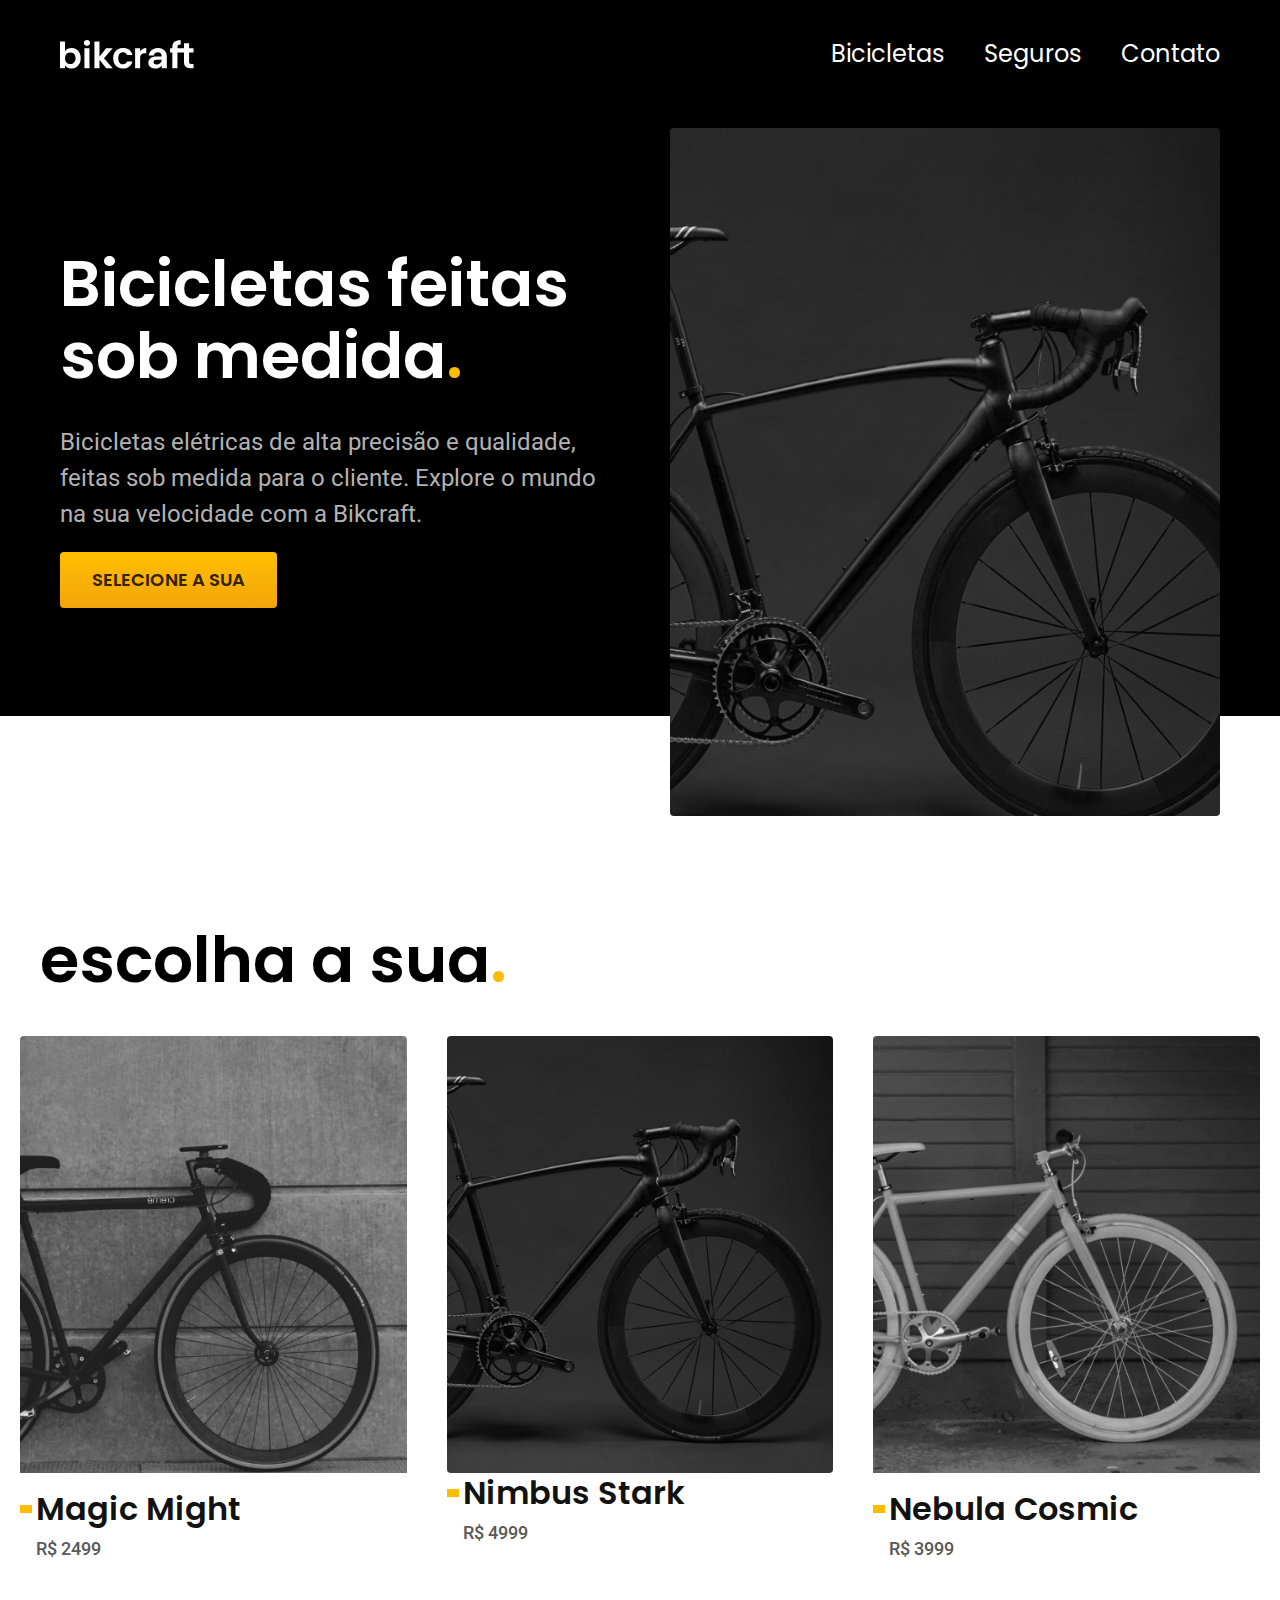
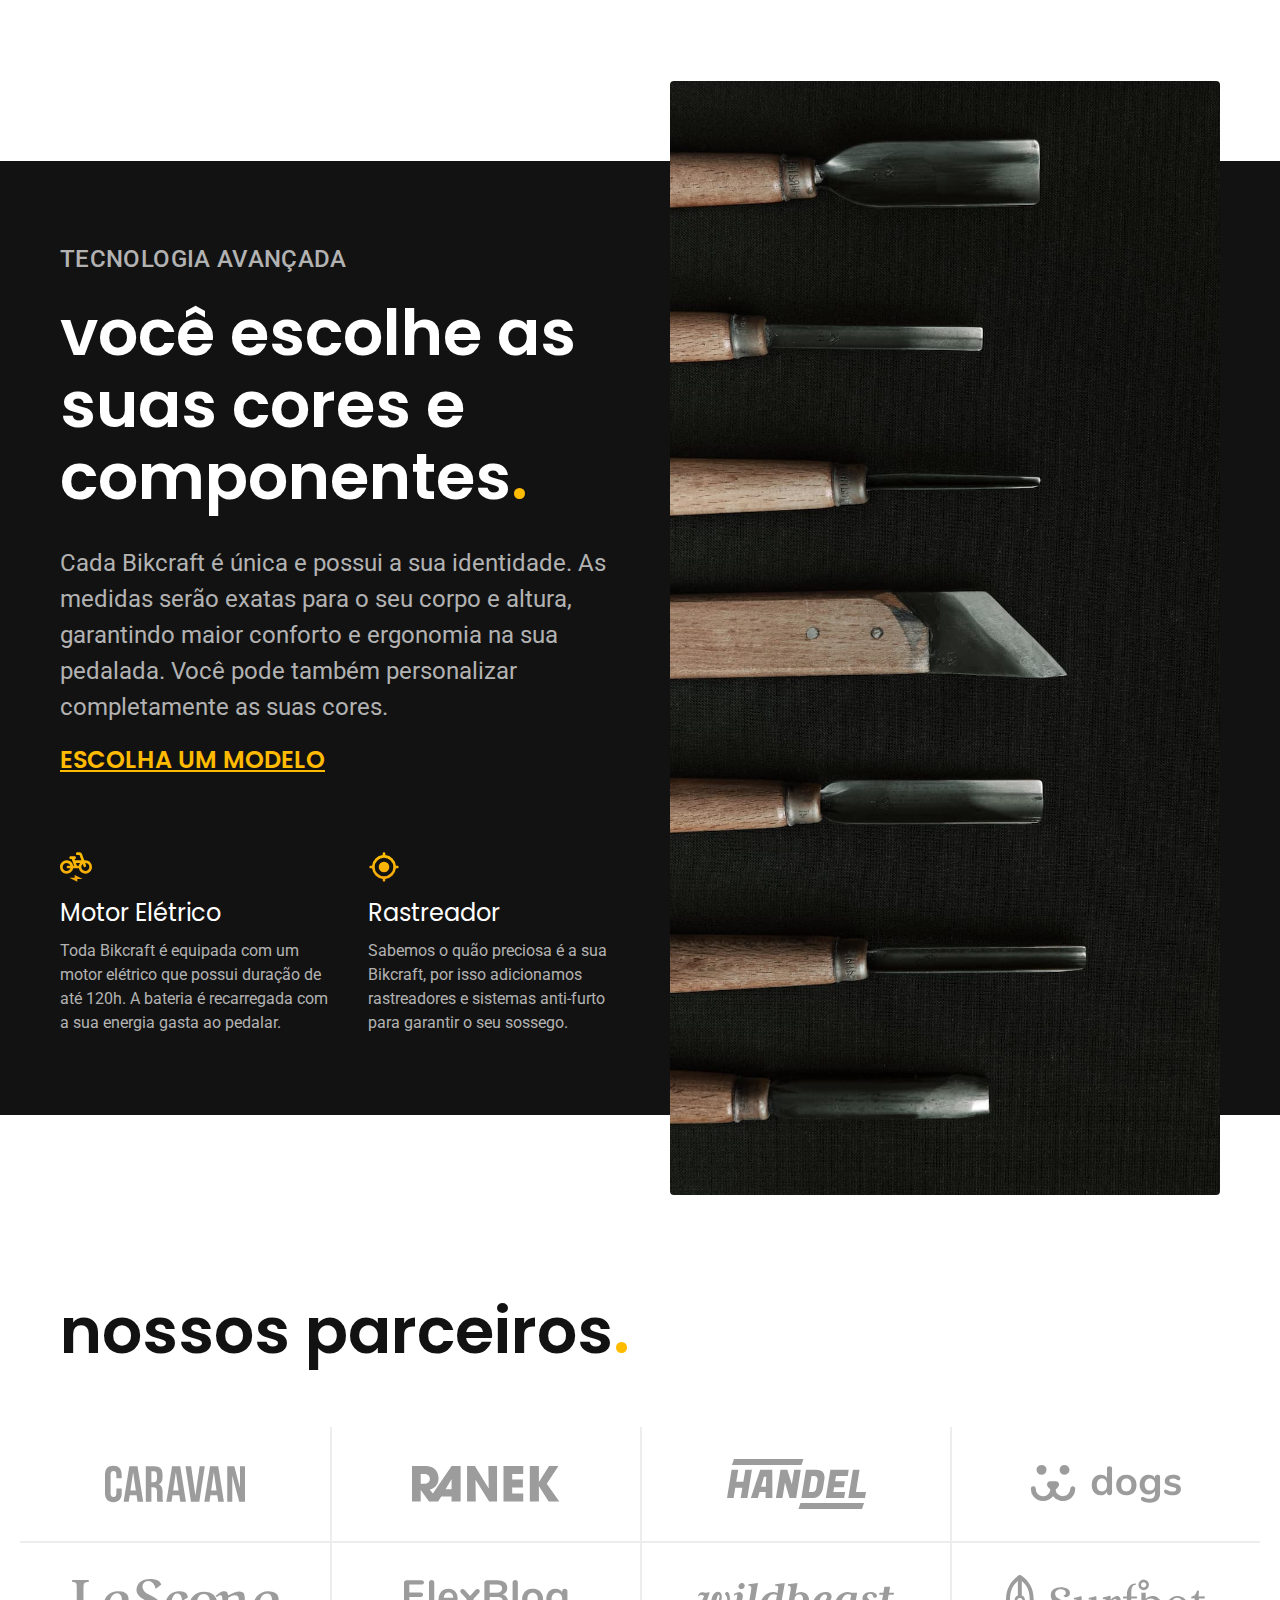
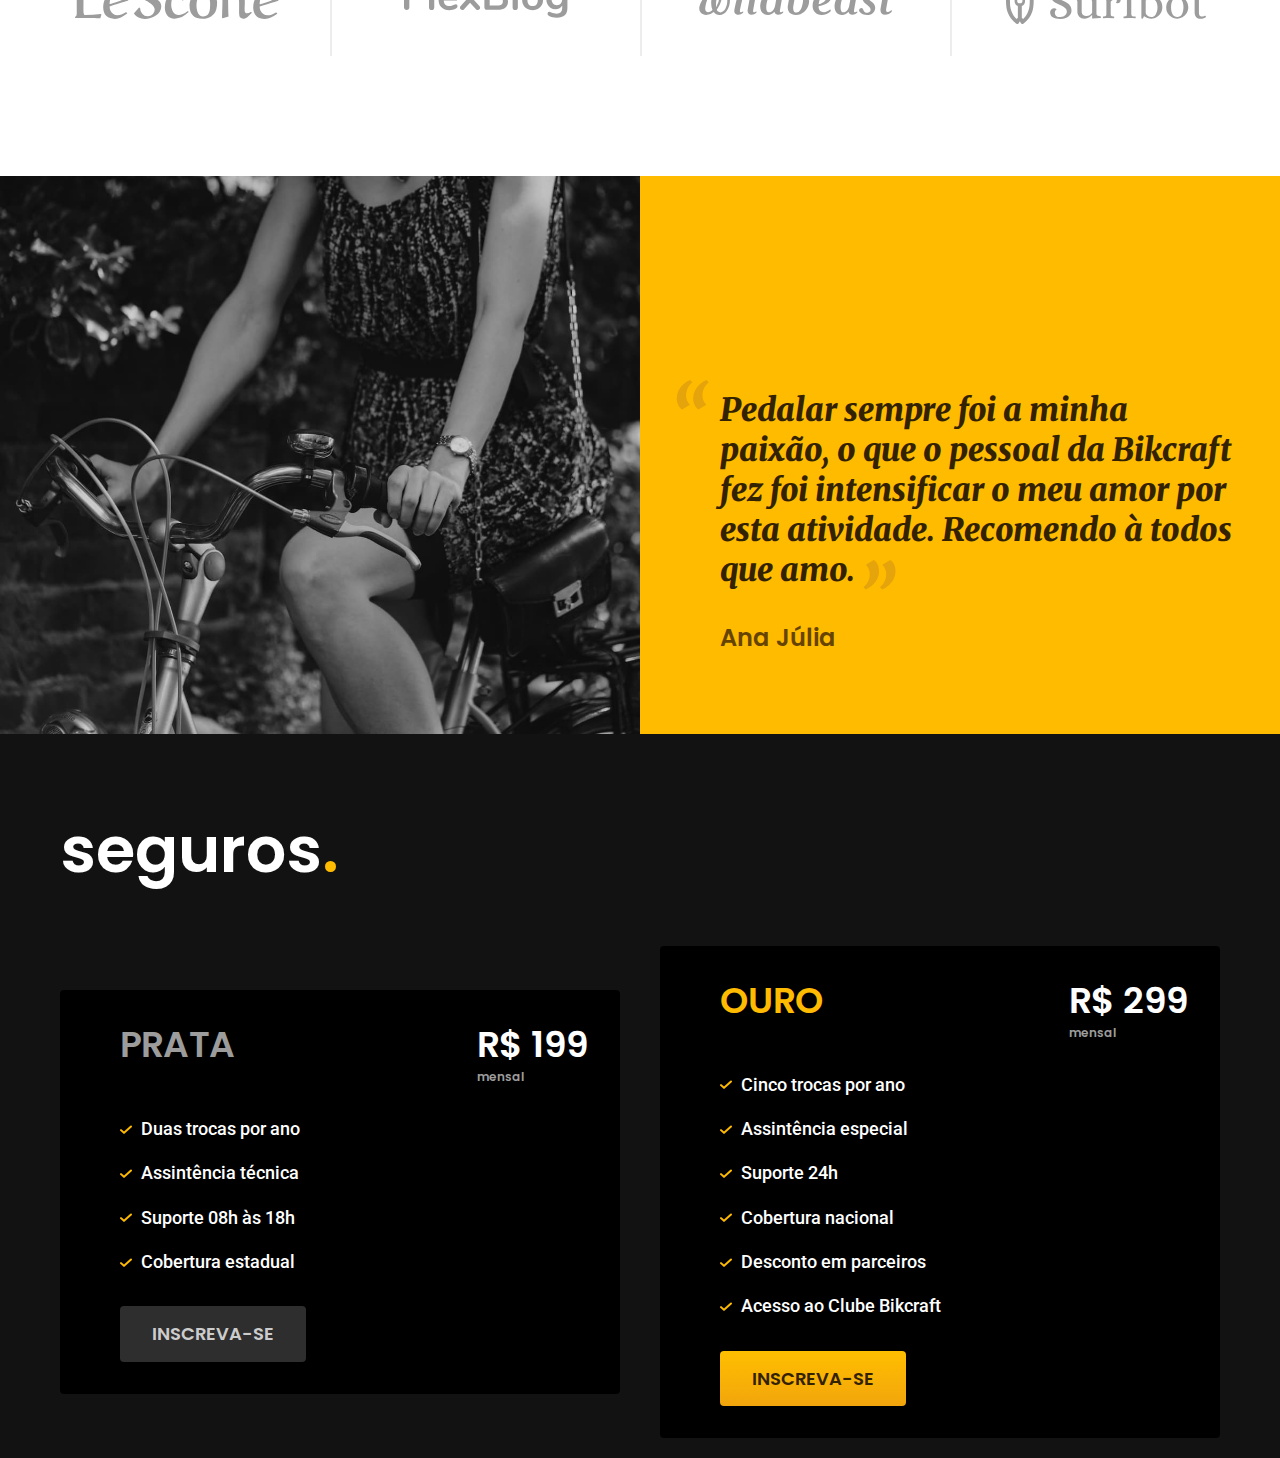
==== index.html @ 03b25535 "Adding insurance on Home page" ====
<!DOCTYPE html>
<html lang="pt-br">

<head>
    <meta charset="UTF-8">
    <meta name="viewport" content="width=device-width, initial-scale=1.0">
    <meta name="description" content="Bicicletas elétricas de alta precisão e qualidade,  feitas sob medida para o cliente. Explore o mundo na sua velocidade com a Bikcraft.">
    <link rel="stylesheet" href="./css/style.css">
    <link rel="shortcut icon" href="./favicon.svg" type="image/svg+xml">
    <link rel="preconnect" href="https://fonts.googleapis.com">
    <link rel="preconnect" href="https://fonts.gstatic.com" crossorigin>
    <link href="https://fonts.googleapis.com/css2?family=Merriweather:ital,wght@1,900&family=Poppins:wght@400;500;600&family=Roboto:wght@400;500;700&display=swap" rel="stylesheet">
    <title>Bikcraft - Bicicletas Elétricas</title>
</head>

<body>
    <!-- Header -->
    <header class="header-bg">
        <div class="header container">
            <a href="./"><img class="logo" src="./img/bikcraft.svg" alt="Bikcraft"></a>
            <nav aria-label="primary navigation">
                <ul class="header-menu font-1-l">
                    <li><a href="./bicicles.html">Bicicletas</a></li>
                    <li><a href="./insurance.html">Seguros</a></li>
                    <li><a href="./contact.html">Contato</a></li>
                </ul>
            </nav>
        </div>
    </header>
    <!-- Introduction -->
    <main class="introduction-bg" aria-label="Introduction">
        <div class="introduction container">
            <div class="introduction-content">
                <h1 class=" font-1-xxl introduction-title color-w">Bicicletas feitas sob medida<span class="color-p1">.</span></h1>
                <p class="introduction-description font-2-l">Bicicletas elétricas de alta precisão e qualidade, feitas sob medida para o cliente. Explore o mundo na sua velocidade com a Bikcraft.</p>
                <a class="btn introduction-btn" href="./bicicles.html">Selecione a sua</a>
            </div>
            <div>
                <img class="introduction-img" src="./img/fotos-gerais/introducao.jpg" alt="Bicicle foto">
            </div>
        </div>
    </main>
    <!-- List of bikes -->
    <article class="list-bg">
        <h1 class="font-1-xxl list-title container">escolha a sua<span class="color-p1">.</span></h1>
        <ul class="list-bikes">
            <li class="magic-might">
                <a href="./bicicletas/magic.html">
                    <img class="magic-might-photo" src="./img/bicicletas/magic-home.jpg" alt="Magic Might">
                    <div class="bike-info">
                        <p class="font-1-xl color-c11 bike-title">Magic Might</p>
                        <p class="font-2-m color-c8">R$ 2499</p>
                    </div>
                </a>
            </li>
            <li class="nimbus-stark">
                <a href="./bicicletas/nimbus.html">
                    <img src="./img/bicicletas/nimbus-home.jpg" alt="Nimbus Starl">
                    <div class="bike-info">
                        <p class="font-1-xl color-c11 bike-title">Nimbus Stark</p>
                        <p class="font-2-m color-c8">R$ 4999</p>
                    </div>
                </a>
            </li>
            <li class="nebula-cosmic">
                <a href="./bicicletas/nebula.html">
                    <img class="nebula-cosmic-photo" src="./img/bicicletas/nebula-home.jpg" alt="Nebula Cosmic">
                    <div class="bike-info">
                        <p class="font-1-xl color-c11 bike-title">Nebula Cosmic</p>
                        <p class="font-2-m color-c8">R$ 3999</p>
                    </div>
                </a>
            </li>
    </article>
    <!-- Technologies -->
    <article class="technology-bg">
        <div class="technology container">
            <div class="technology-info">
                <h2 class="font-2-l-b color-c5">tecnologia avançada</h2>
                <h1 class="font-1-xxl color-w">você escolhe as suas cores e componentes<span class="color-p1">.</span></h1>
                <p class="font-2-l color-c5 technology-description">Cada Bikcraft é única e possui a sua identidade. As medidas serão exatas para o seu corpo e altura, garantindo maior conforto e ergonomia na sua pedalada. Você pode também personalizar completamente as suas cores.</p>
                <a href="./bicicletas.html" class="font-1-xl color-p1 link">escolha um modelo</a>
                <div class="technology-characteristics">
                    <div class="eletric-motor">
                        <h3 class="font-1-l color-w">Motor Elétrico</h3>
                        <p class="font-2-s color-c5">Toda Bikcraft é equipada com um motor elétrico que possui duração de até 120h. A bateria é recarregada com a sua energia gasta ao pedalar.</p>
                    </div>
                    <div class="tracker">
                        <h3 class="font-1-l color-w">Rastreador</h3>
                        <p class="font-2-s color-c5">Sabemos o quão preciosa é a sua Bikcraft, por isso adicionamos rastreadores e sistemas anti-furto para garantir o seu sossego.</p>
                    </div>
                </div>
            </div>
            <div>
                <img src="./img/fotos-gerais/tecnologia.jpg" alt="">
            </div>
        </div>
    </article>
    <!-- Partners -->
    <section class="partner" aria-label="Nossos parceiros">
        <h1 class="font-1-xxl color-c11 container">nossos parceiros<span class="color-p1">.</span></h1>
        <ul class="partner-list">
            <li><img src="./img/parceiros/caravan.svg" alt="caravan"></li>
            <li><img src="./img/parceiros/ranek.svg" alt="ranek"></li>
            <li><img src="./img/parceiros/handel.svg" alt="handel"></li>
            <li><img src="./img/parceiros/dogs.svg" alt="dogs"></li>
            <li><img src="./img/parceiros/lescone.svg" alt="lescone"></li>
            <li><img src="./img/parceiros/flexblog.svg" alt="flexblog"></li>
            <li><img src="./img/parceiros/wildbeast.svg" alt="wildbeast"></li>
            <li><img src="./img/parceiros/surfbot.svg" alt="surfbot"></li>
        </ul>
    </section>
    <!-- Testimony -->
    <section class="testimony" aria-label="Depoimento">
        <div>
            <img src="./img/fotos-gerais/depoimento.jpg" alt="Pessoa andando em uma bicicleta">
        </div>
        <div class="testimony-content">
            <blockquote>
                <h3 class="color-p5">Pedalar sempre foi a minha paixão, o que o pessoal da Bikcraft fez foi intensificar o meu amor por esta atividade. Recomendo à todos que amo.</h3>
                <p class="color-p4">Ana Júlia</p>
            </blockquote>
        </div>
    </section>
    <!-- Insurance -->
    <article class="insurance-bg">
        <div class="insurance-content container">
            <h1 class="font-1-xxl color-w">seguros<span class="color-p1">.</span></h1>
            <div class="insurance-plans">
                <div class="insurance-silver">
                    <div class="insurance-title">
                        <h3 class="font-1-xl color-c6">prata</h3>
                        <div class="price">
                            <p class="font-1-xl color-w">R$ 199</p>
                            <span class="font-1-xs color-c6">mensal</span>
                        </div>
                    </div>
                    <ul class="font-2-m color-w">
                        <li>Duas trocas por ano</li>
                        <li>Assintência técnica</li>
                        <li>Suporte 08h às 18h</li>
                        <li>Cobertura estadual</li>
                    </ul>
                    <a href="./orcamento.html" class="btn">inscreva-se</a>
                </div>
                <div class="insurance-gold">
                    <div class="insurance-title">
                        <h3 class="font-1-xl color-p1">ouro</h3>
                        <div class="price">
                            <p class="font-1-xl color-w">R$ 299</p>
                            <span class="font-1-xs color-c6">mensal</span>
                        </div>
                    </div>
                    <ul class="font-2-m color-w">
                        <li>Cinco trocas por ano</li>
                        <li>Assintência especial</li>
                        <li>Suporte 24h</li>
                        <li>Cobertura nacional</li>
                        <li>Desconto em parceiros</li>
                        <li>Acesso ao Clube Bikcraft</li>
                    </ul>
                    <a href="./orcamento.html" class="btn">inscreva-se</a>
                </div>
            </div>
        </div>
    </article>
</body>

</html>
---- css/style.css ----
/* Estilos globais */
@import "./global/global.css";
@import "./global/header.css";
@import "./global/colors.css";
@import "./global/typography.css";

/* Home */
@import "./home/list.css";
@import "./home/technology.css";
@import "./home/introduction.css";
@import "./home/partner.css";
@import "./home/testimony.css";

/* Insurance */
@import "./insurance/insurance.css";
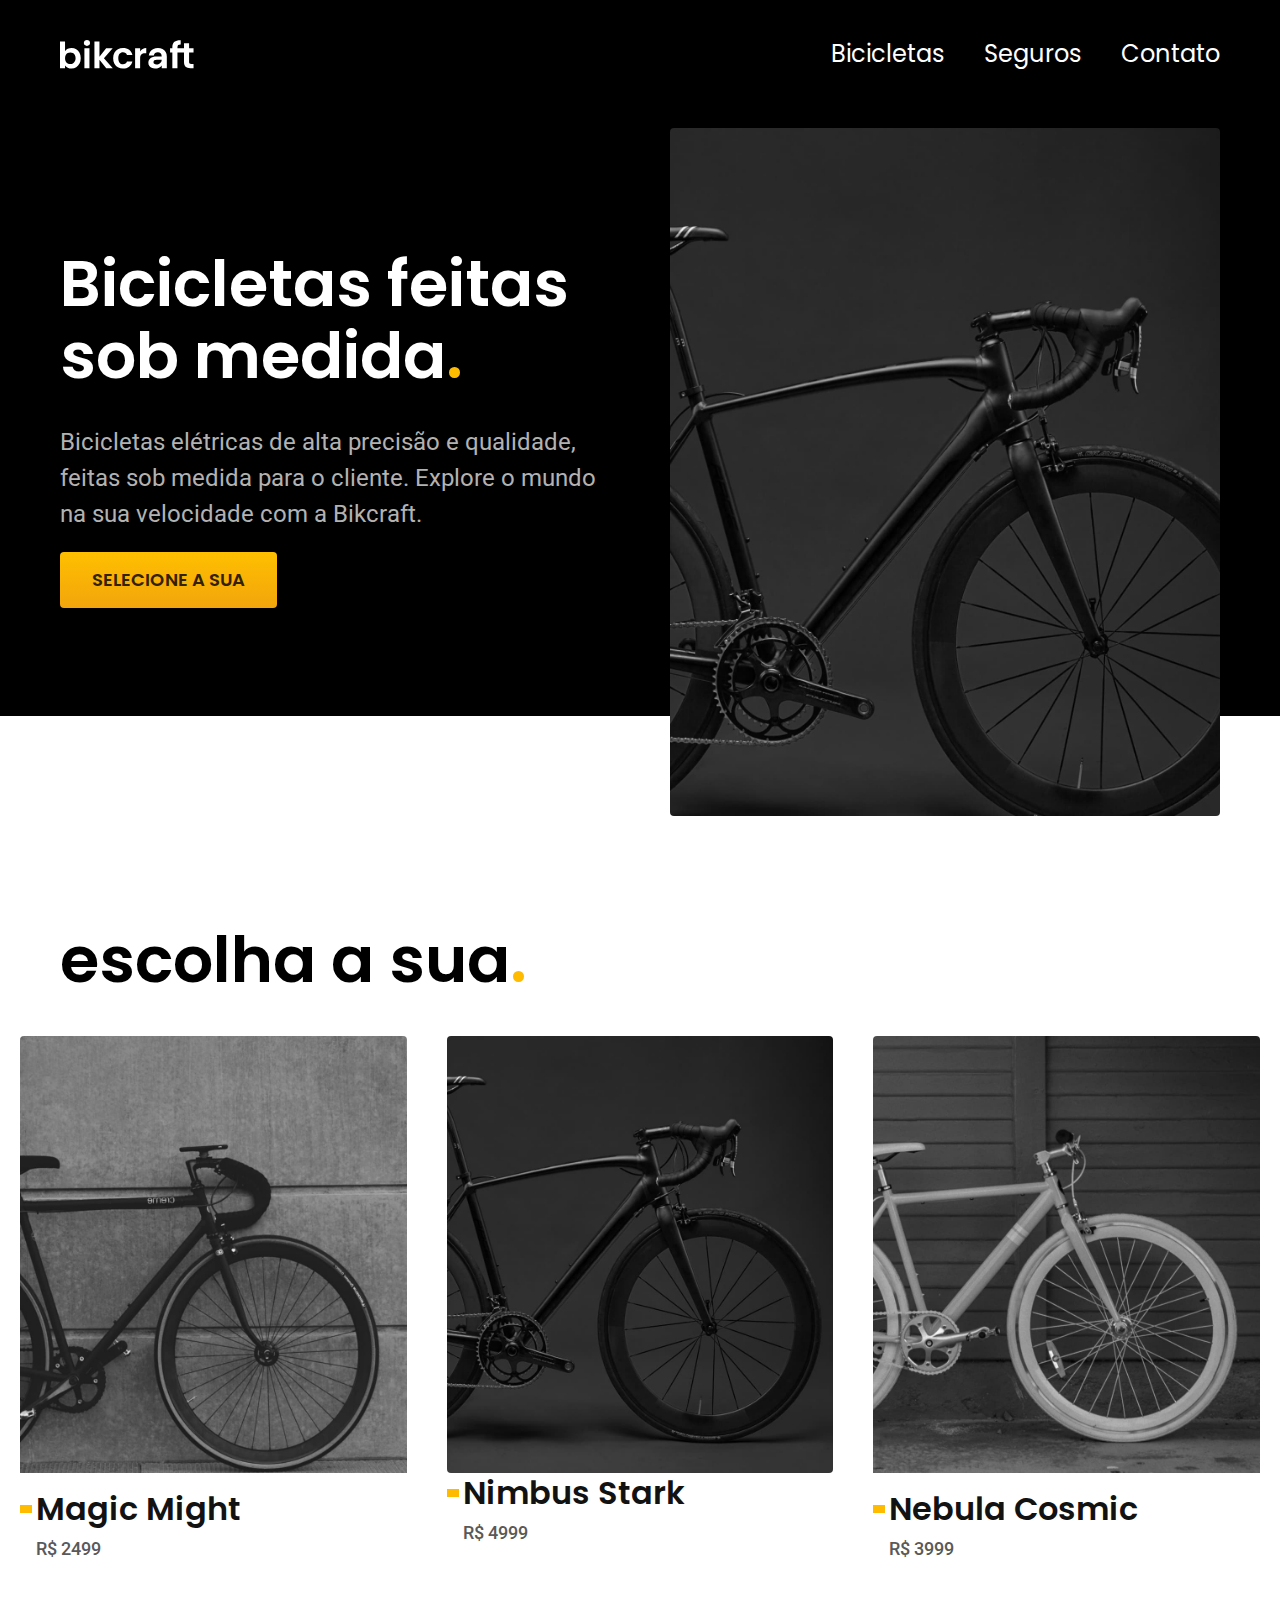
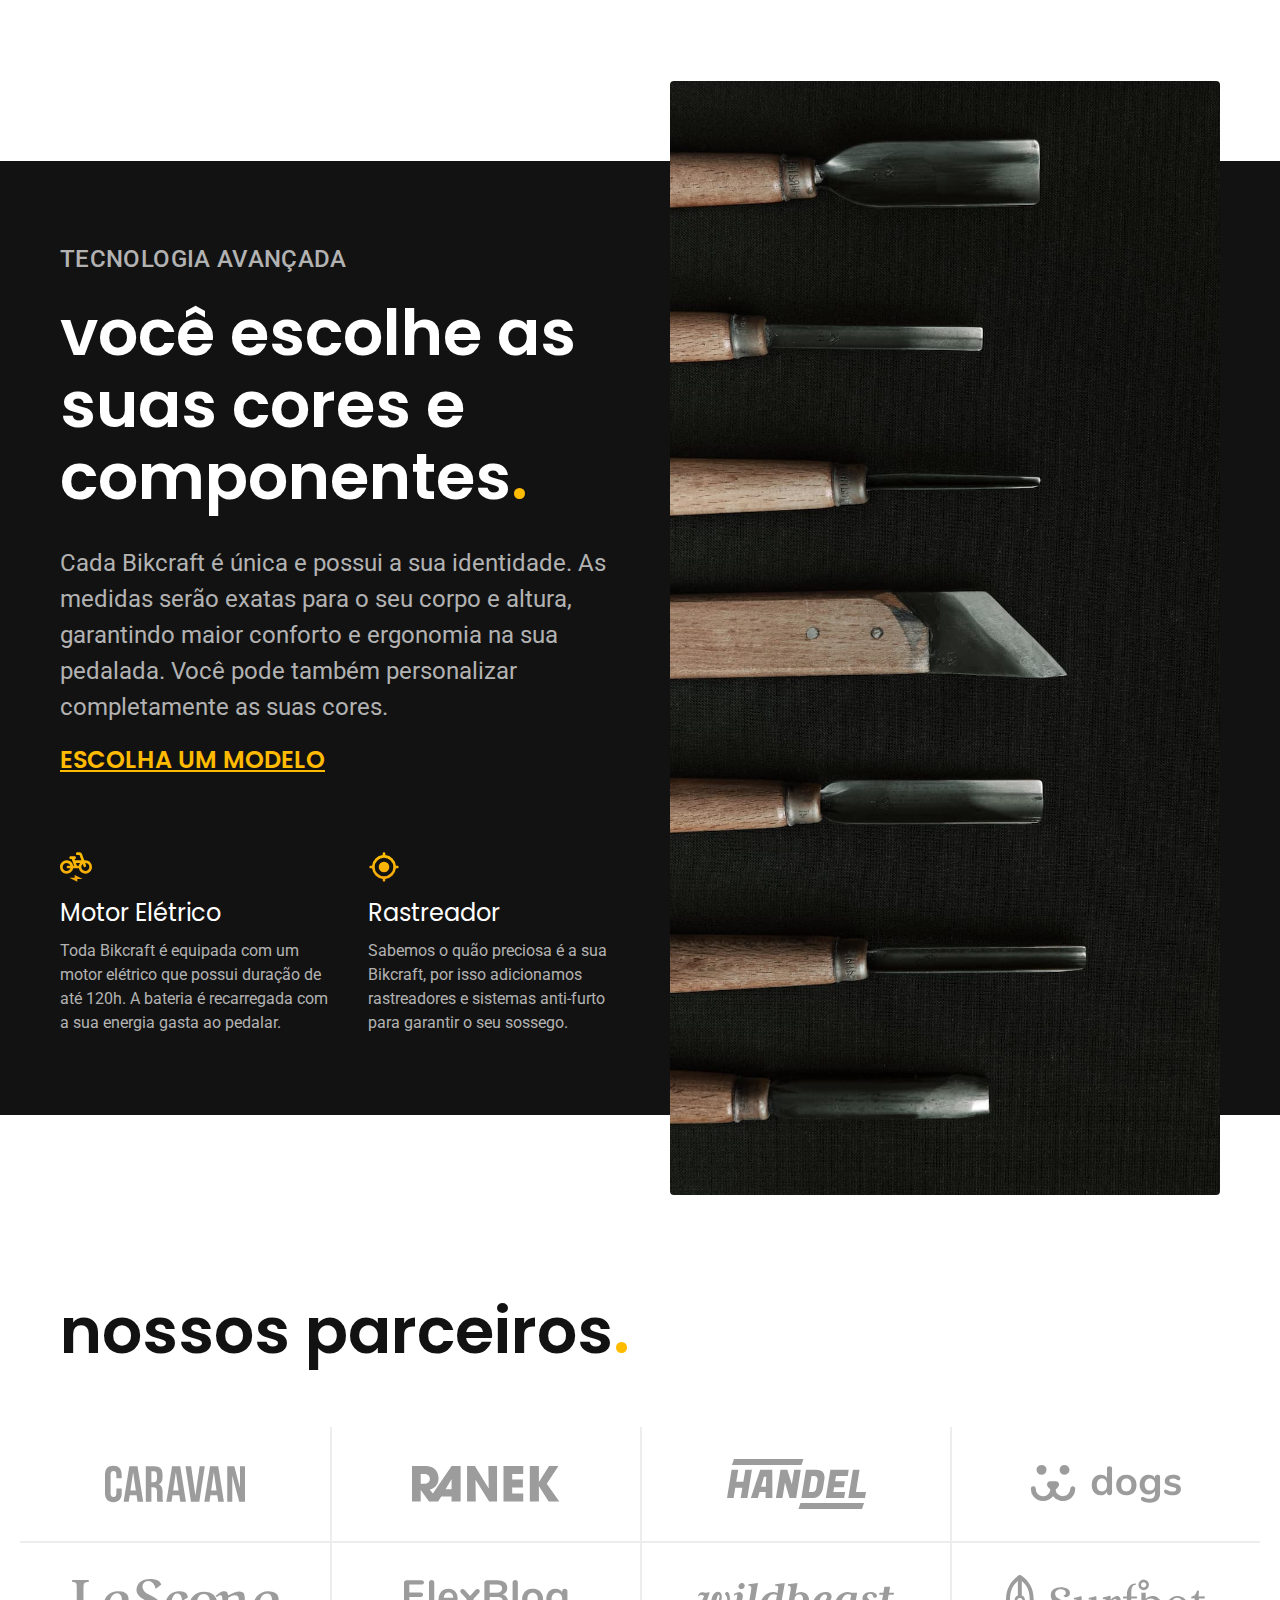
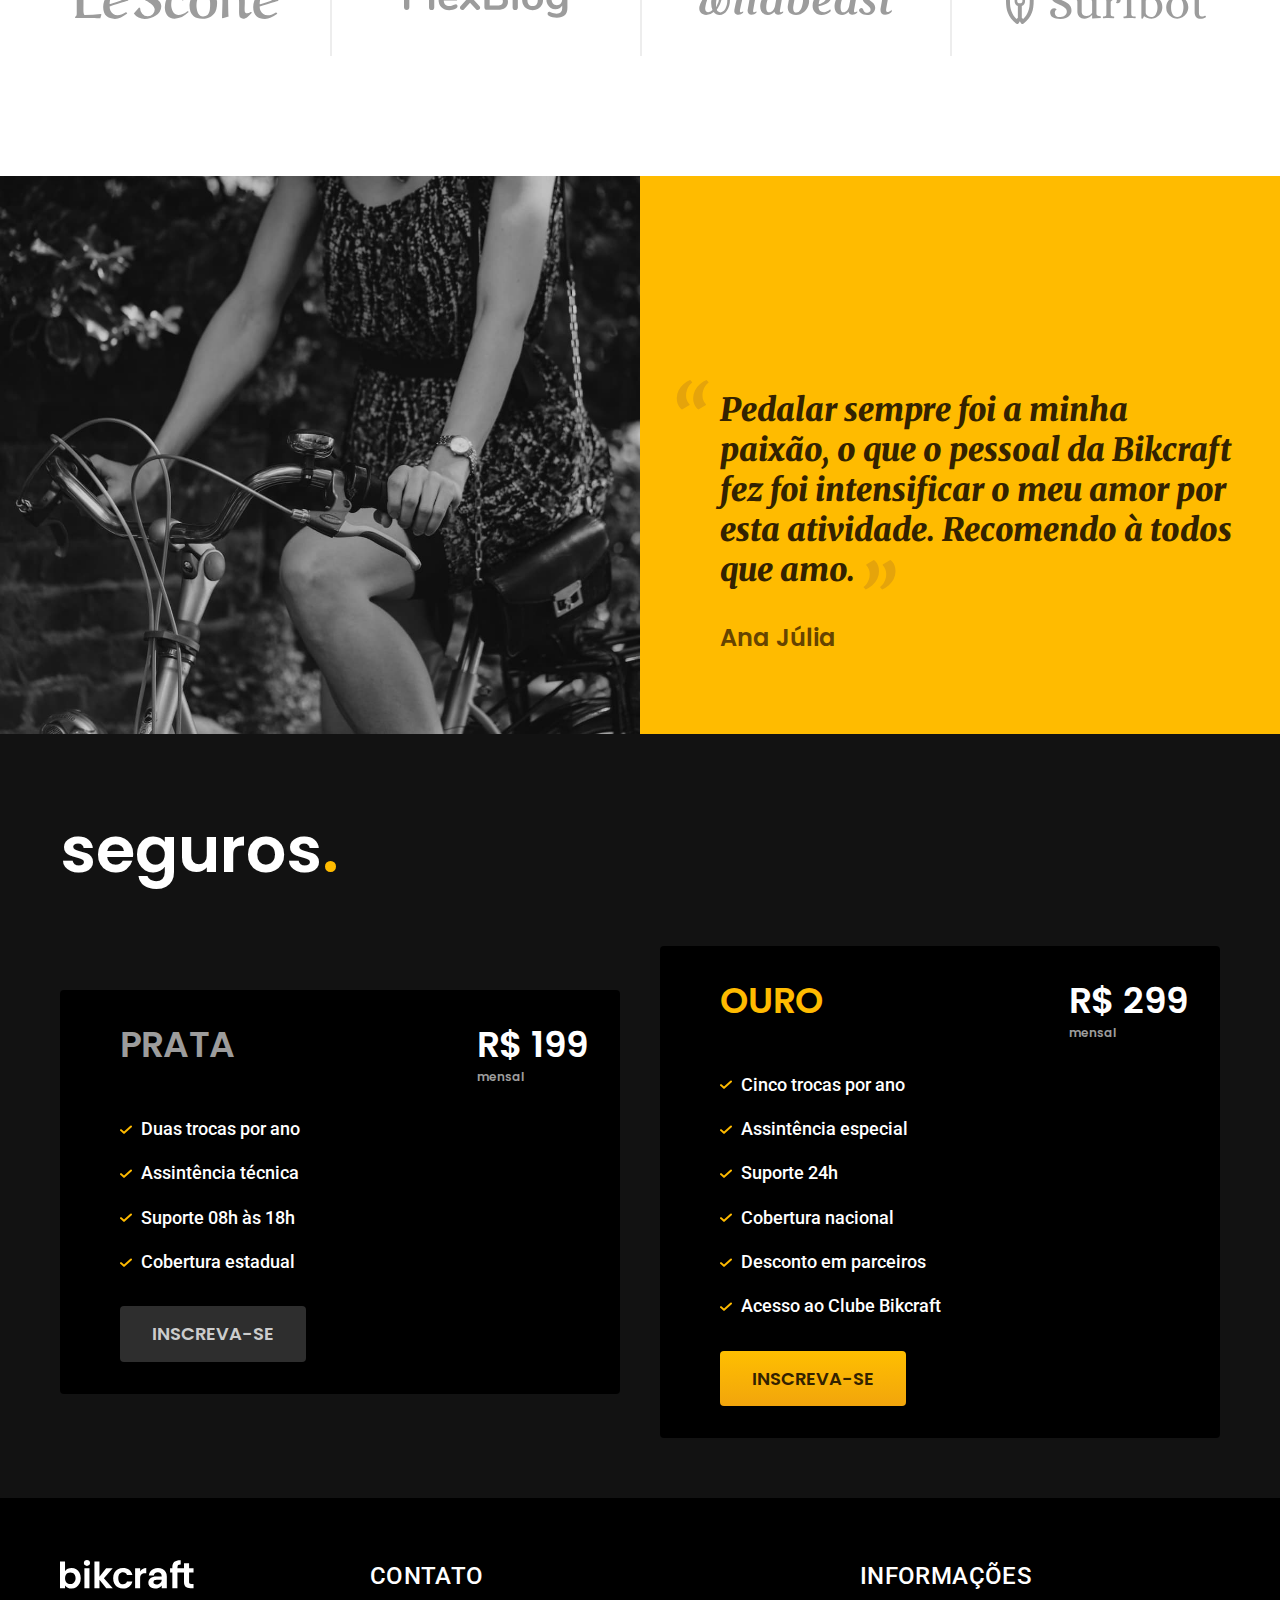
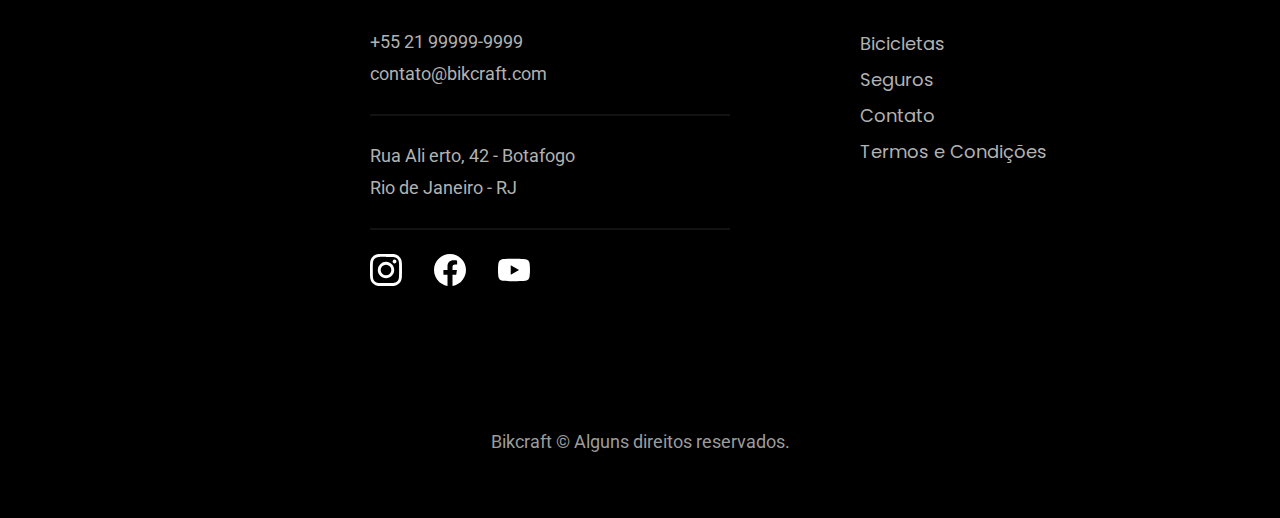
==== commit 825b2726: "Creating the footer" ====
--- a/index.html
+++ b/index.html
@@ -164,6 +164,38 @@
             </div>
         </div>
     </article>
+    <footer class="footer-bg">
+        <div class="footer container">
+            <img class="footer-logo" src="./img/bikcraft.svg" alt="Bikcraft">
+            <div class="contact">
+                <h3 class="font-2-l-b color-w">Contato</h3>
+                <ul class="color-c5">
+                    <li><a href="tel: +5521999999999">+55 21 99999-9999</a></li>
+                    <li><a href="mailto:contato@bikcraft.com">contato@bikcraft.com</a></li>
+                    <li>Rua Ali erto, 42 - Botafogo</li>
+                    <li>Rio de Janeiro - RJ</li>
+                </ul>
+                <div class="contact-media">
+                    <a href=""><img src="./img/redes-sociais/instagram.svg" alt=""></a>
+                    <a href=""><img src="./img/redes-sociais/facebook.svg" alt=""></a>
+                    <a href=""><img src="./img/redes-sociais/youtube.svg" alt=""></a>
+                </div>
+            </div>
+            <div class="information">
+                <h3 class="font-2-l-b color-w">Informações</h3>
+                <nav>
+                    <ul class="font-1-m">
+                        <li><a href="./bicicletas.html">Bicicletas</a></li>
+                        <li><a href="./orcamento.html">Seguros</a></li>
+                        <li><a href="./orcamento.html">Contato</a></li>
+                        <li><a href="./orcamento.html">Termos e Condições</a></li>
+                    </ul>
+                </nav>
+            </div>
+            <p class="rights color-c6">Bikcraft © Alguns direitos reservados.</p>
+        </div>
+
+    </footer>
 </body>
 
 </html>--- a/css/style.css
+++ b/css/style.css
@@ -3,6 +3,7 @@
 @import "./global/header.css";
 @import "./global/colors.css";
 @import "./global/typography.css";
+@import "./global/footer.css";
 
 /* Home */
 @import "./home/list.css";
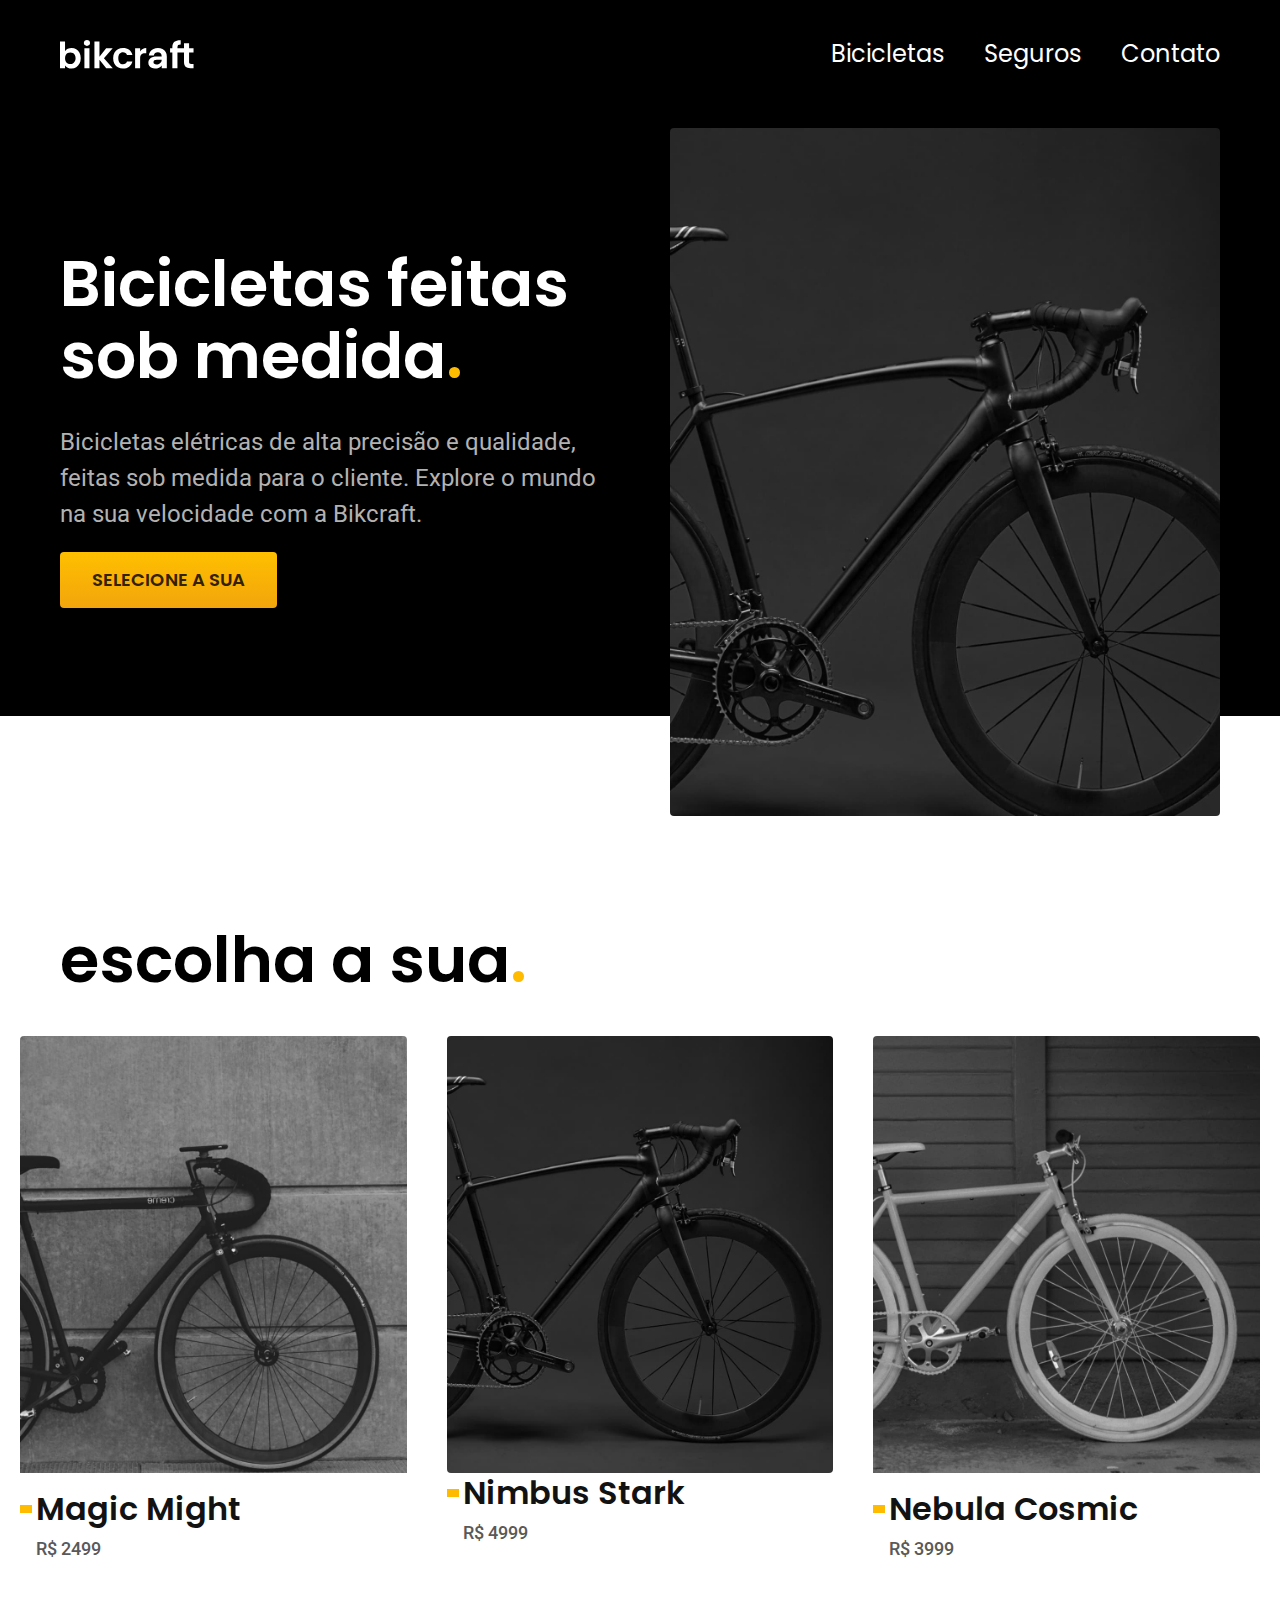
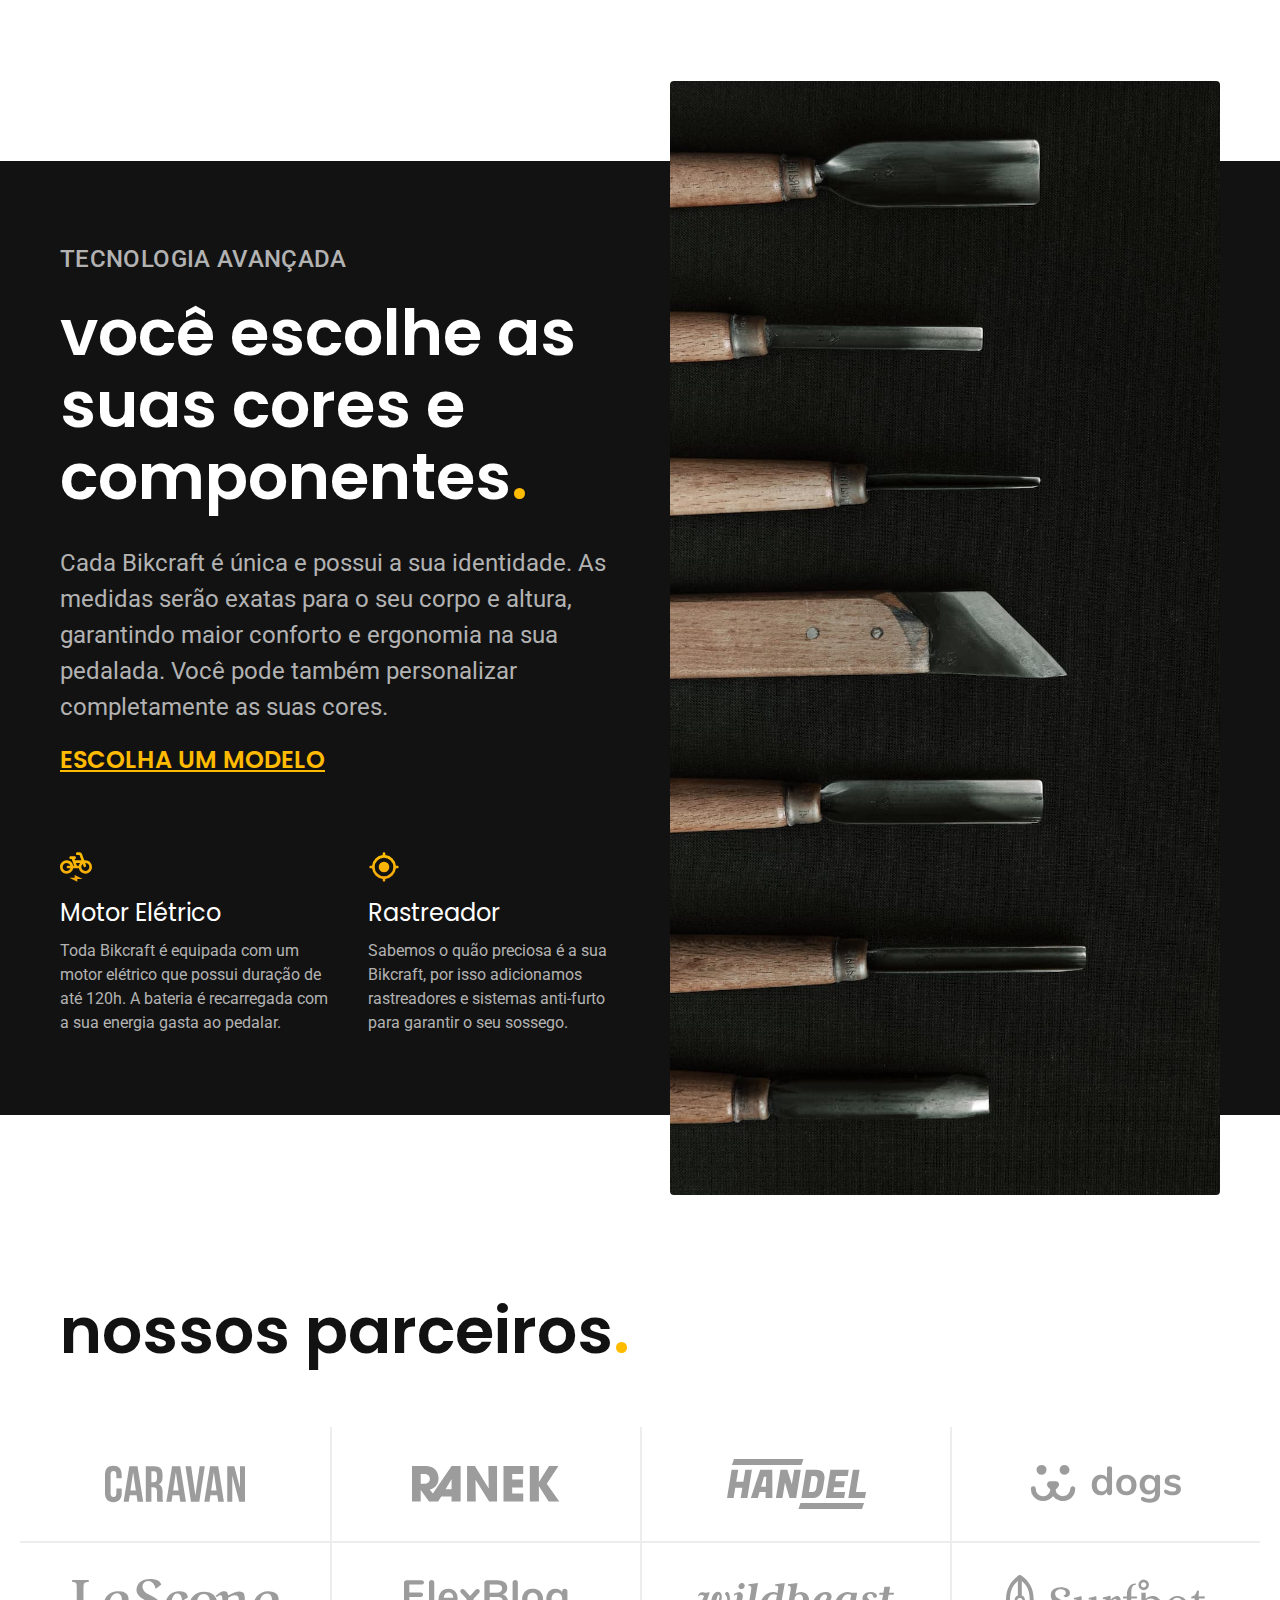
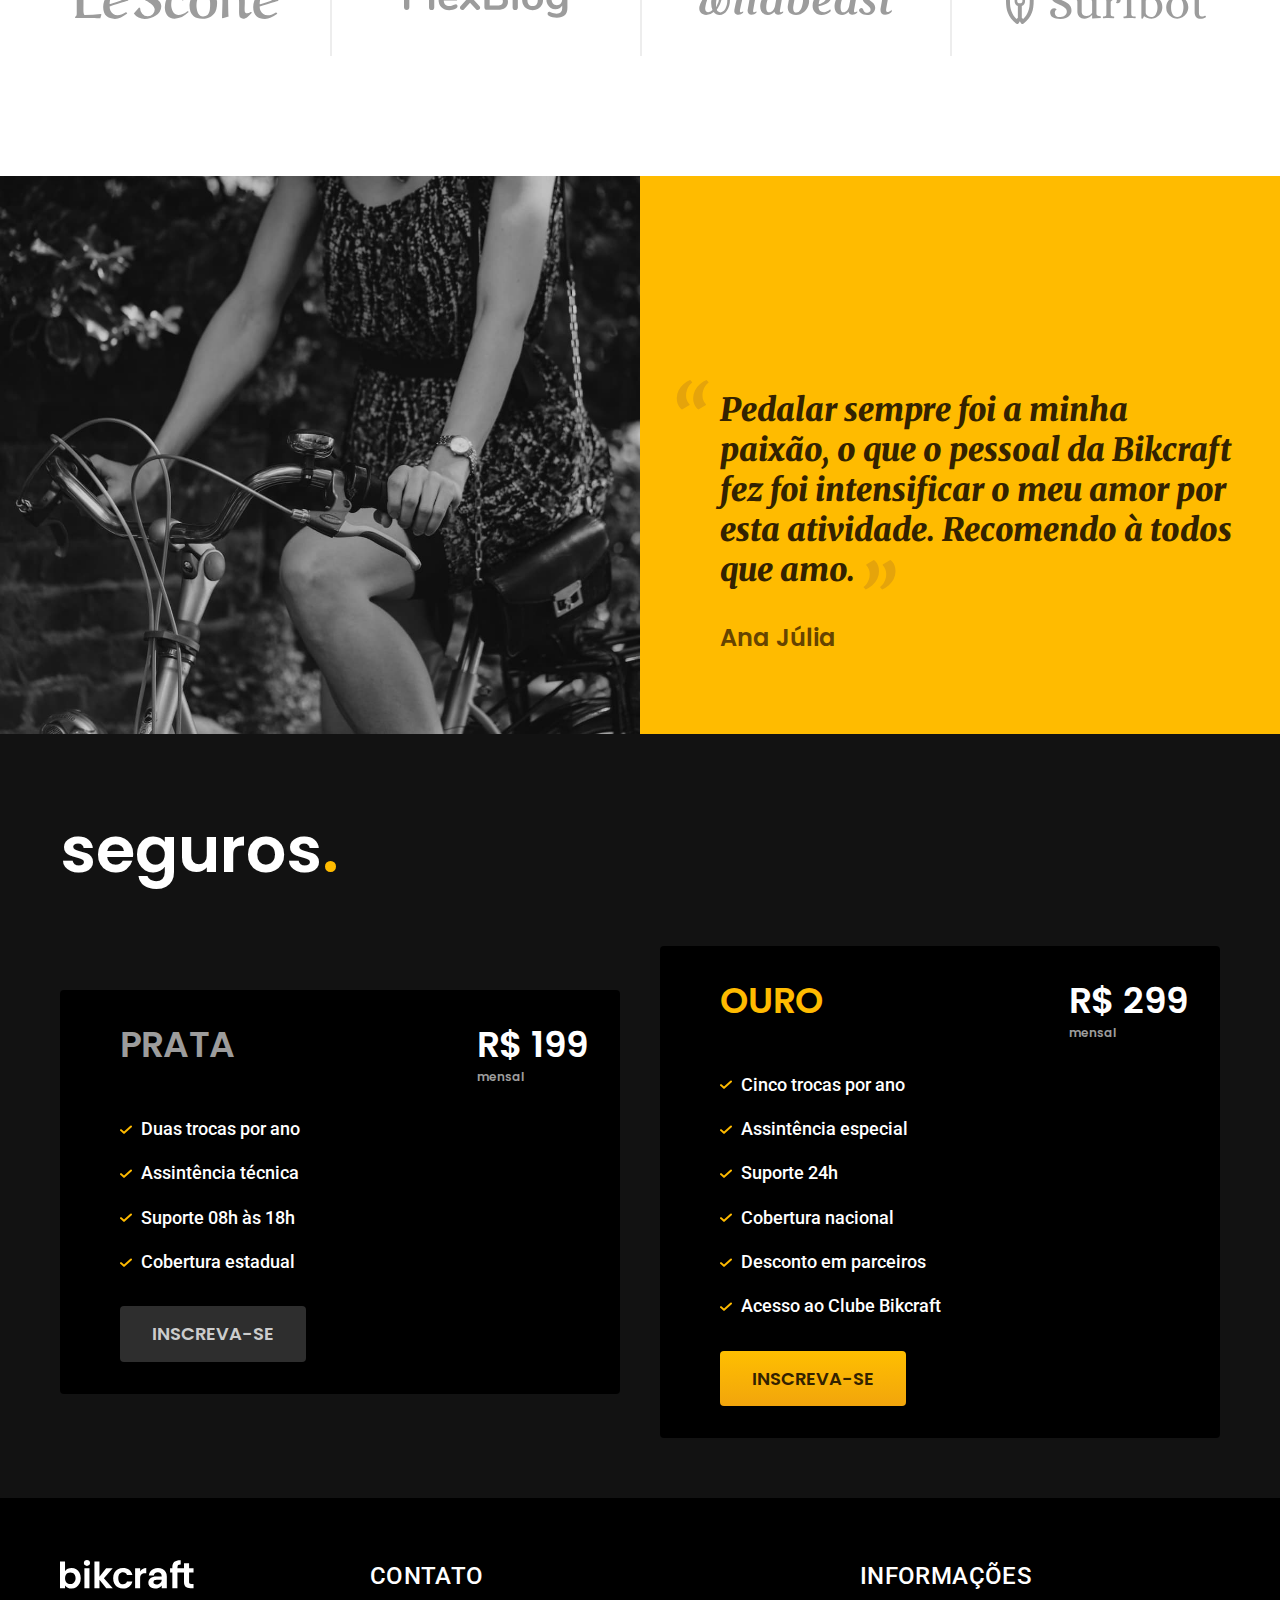
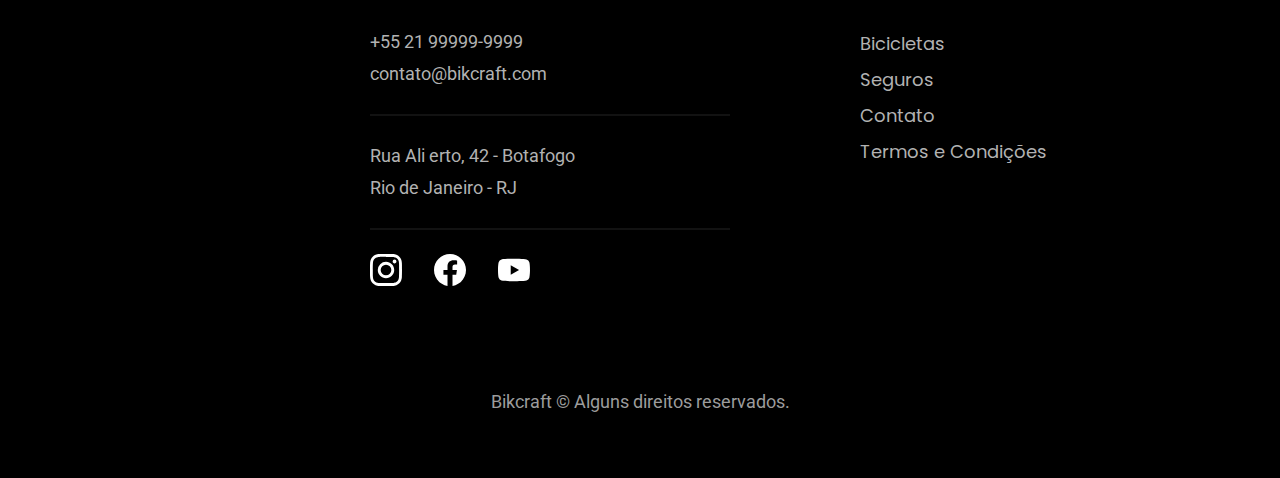
==== commit 0a01c1fc: "Creating terms and conditions page" ====
--- a/index.html
+++ b/index.html
@@ -20,9 +20,9 @@
             <a href="./"><img class="logo" src="./img/bikcraft.svg" alt="Bikcraft"></a>
             <nav aria-label="primary navigation">
                 <ul class="header-menu font-1-l">
-                    <li><a href="./bicicles.html">Bicicletas</a></li>
-                    <li><a href="./insurance.html">Seguros</a></li>
-                    <li><a href="./contact.html">Contato</a></li>
+                    <li><a href="./bicicletas.html">Bicicletas</a></li>
+                    <li><a href="./seguro.html">Seguros</a></li>
+                    <li><a href="./contato.html">Contato</a></li>
                 </ul>
             </nav>
         </div>
@@ -33,7 +33,7 @@
             <div class="introduction-content">
                 <h1 class=" font-1-xxl introduction-title color-w">Bicicletas feitas sob medida<span class="color-p1">.</span></h1>
                 <p class="introduction-description font-2-l">Bicicletas elétricas de alta precisão e qualidade, feitas sob medida para o cliente. Explore o mundo na sua velocidade com a Bikcraft.</p>
-                <a class="btn introduction-btn" href="./bicicles.html">Selecione a sua</a>
+                <a class="btn introduction-btn" href="./bicicletas.html">Selecione a sua</a>
             </div>
             <div>
                 <img class="introduction-img" src="./img/fotos-gerais/introducao.jpg" alt="Bicicle foto">
@@ -164,6 +164,7 @@
             </div>
         </div>
     </article>
+    <!-- Footer -->
     <footer class="footer-bg">
         <div class="footer container">
             <img class="footer-logo" src="./img/bikcraft.svg" alt="Bikcraft">
@@ -186,9 +187,9 @@
                 <nav>
                     <ul class="font-1-m">
                         <li><a href="./bicicletas.html">Bicicletas</a></li>
-                        <li><a href="./orcamento.html">Seguros</a></li>
-                        <li><a href="./orcamento.html">Contato</a></li>
-                        <li><a href="./orcamento.html">Termos e Condições</a></li>
+                        <li><a href="./seguro.html">Seguros</a></li>
+                        <li><a href="./contato.html">Contato</a></li>
+                        <li><a href="./termos.html">Termos e Condições</a></li>
                     </ul>
                 </nav>
             </div>
--- a/css/style.css
+++ b/css/style.css
@@ -14,3 +14,6 @@
 
 /* Insurance */
 @import "./insurance/insurance.css";
+
+/* Terms and Conditions */
+@import "./Terms-Conditions/terms.css";
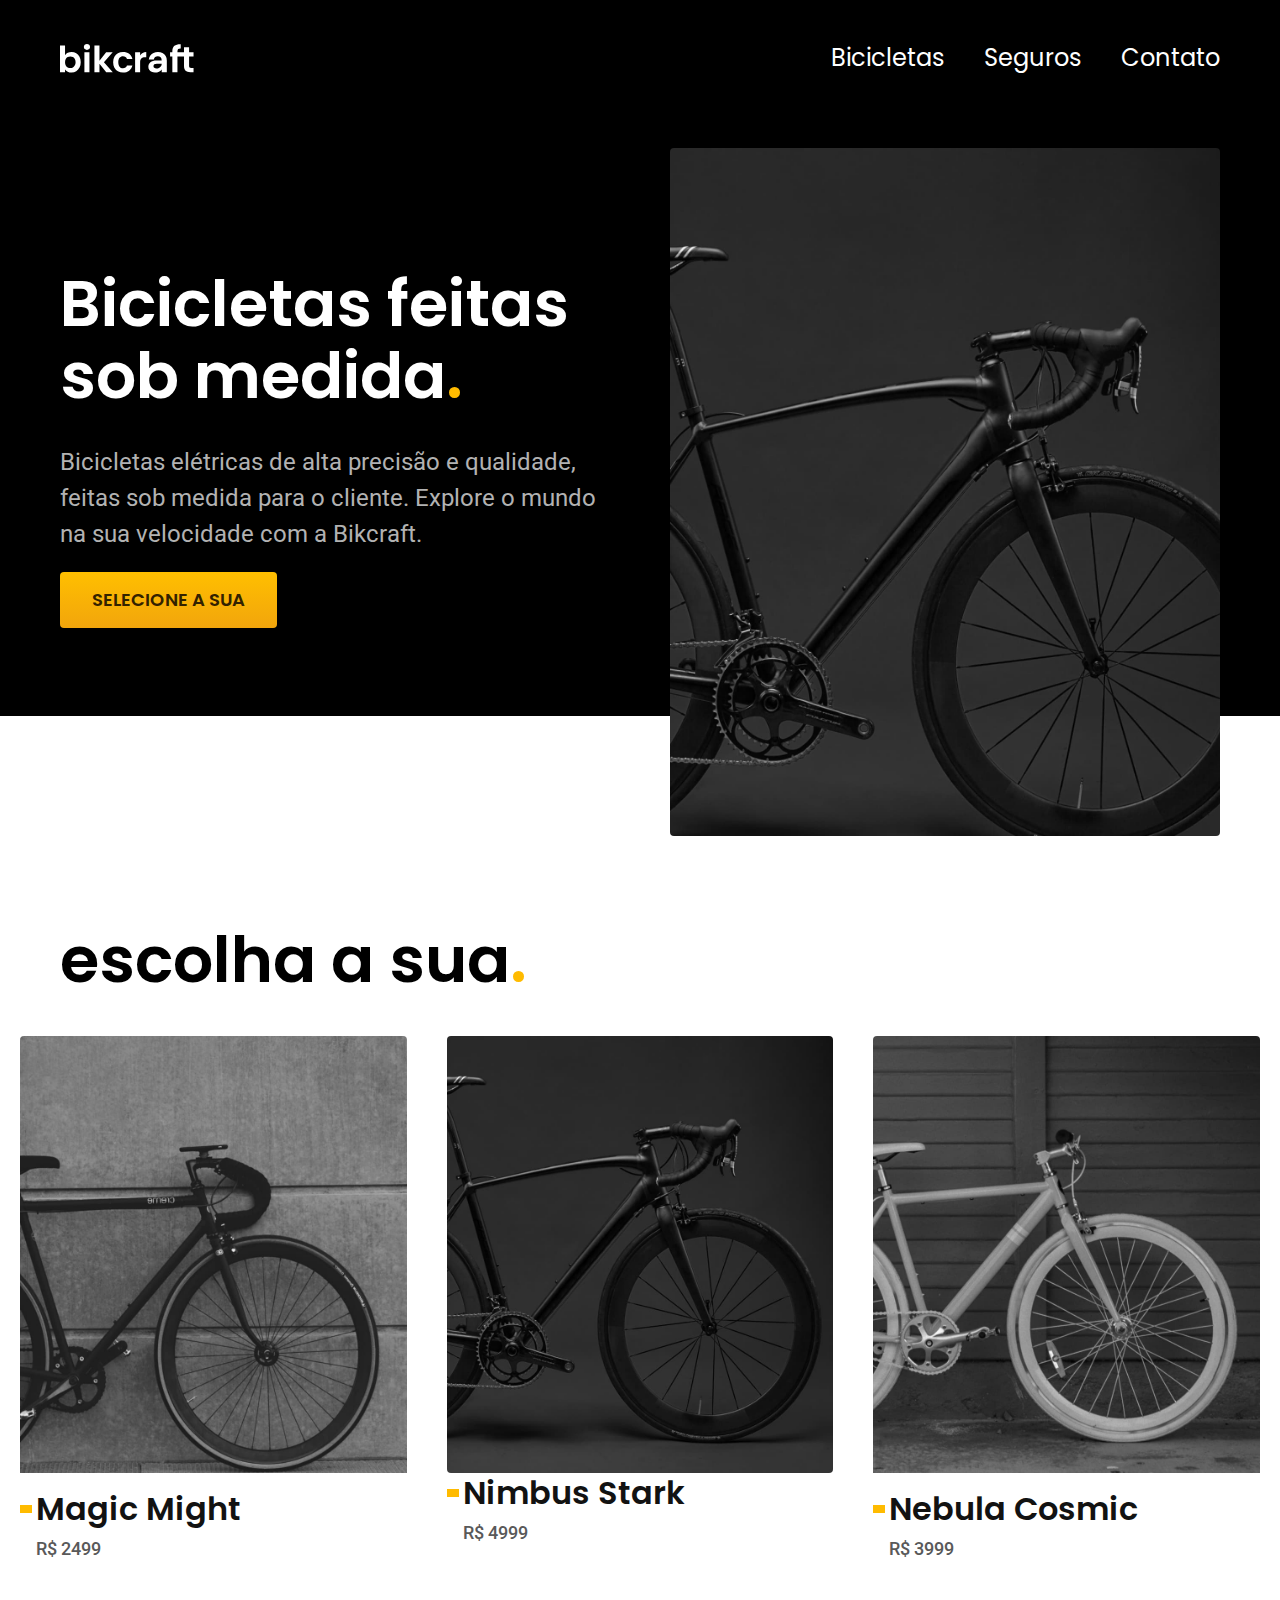
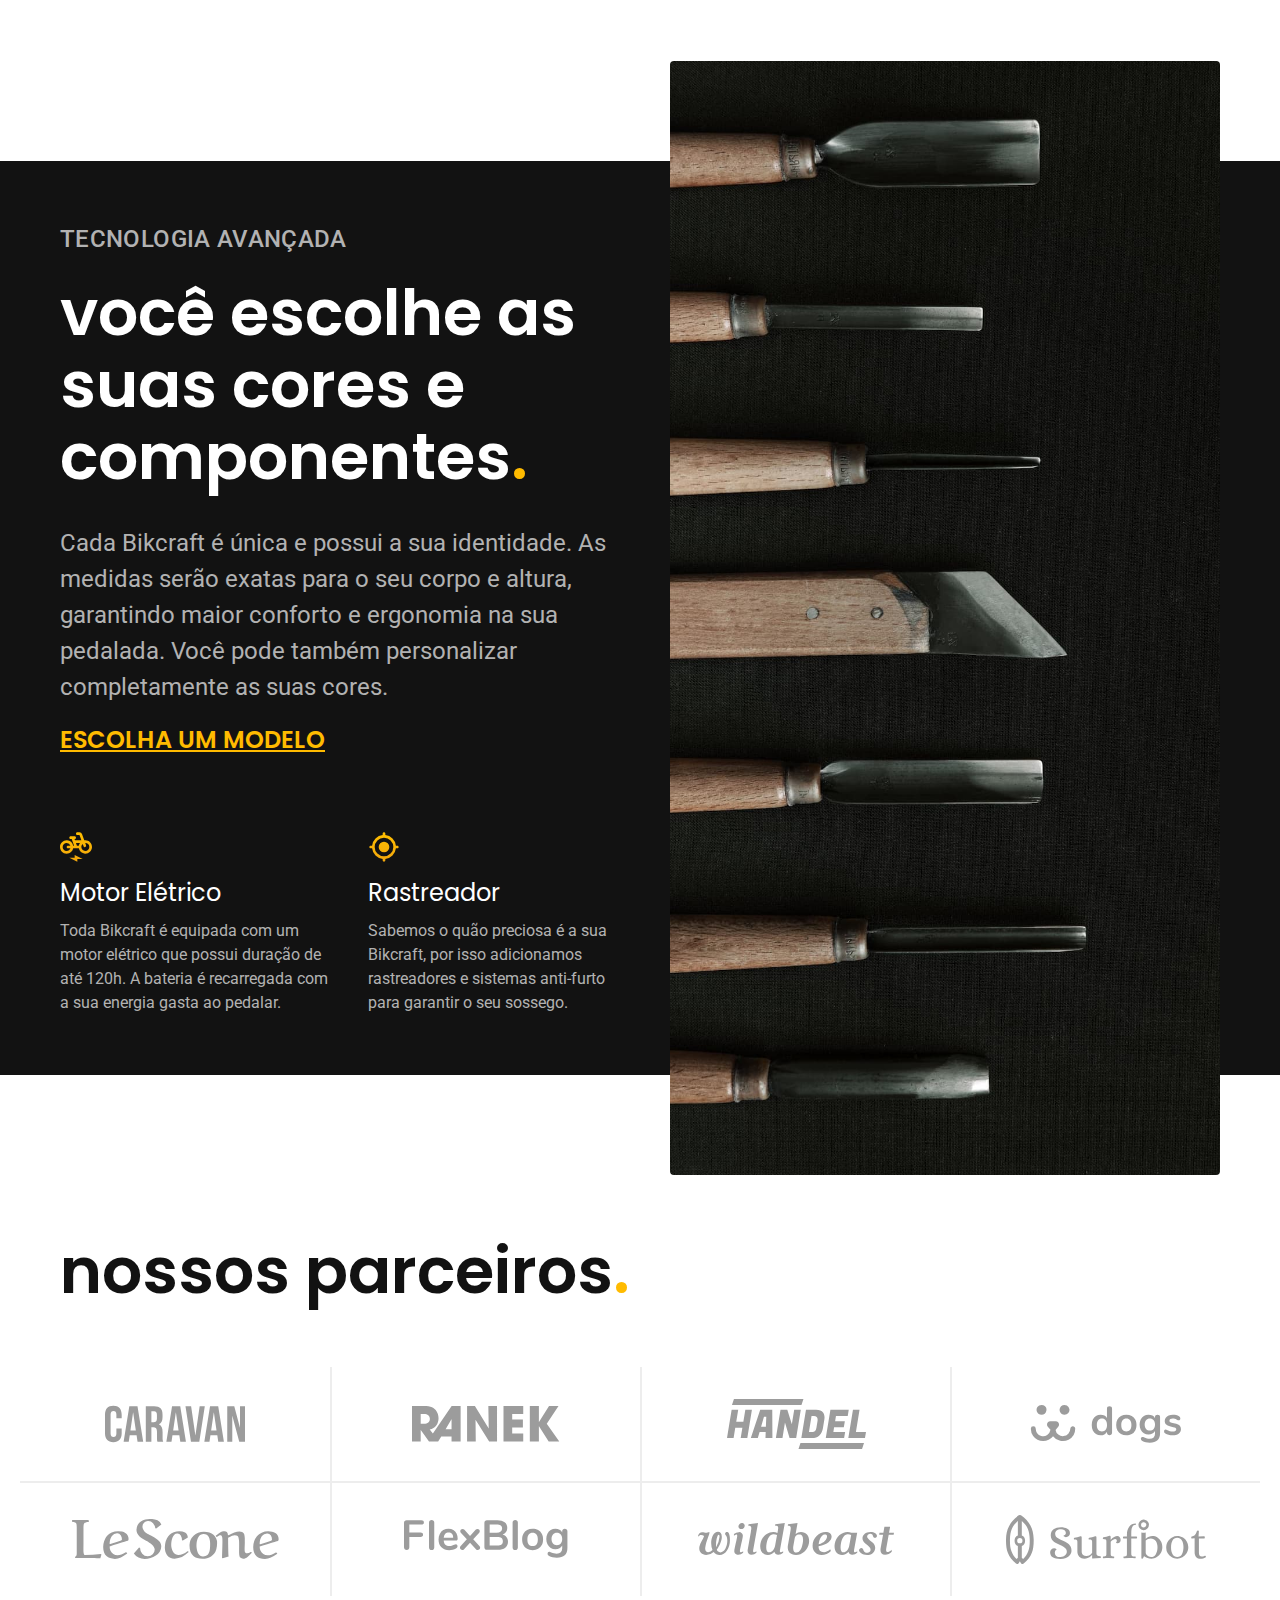
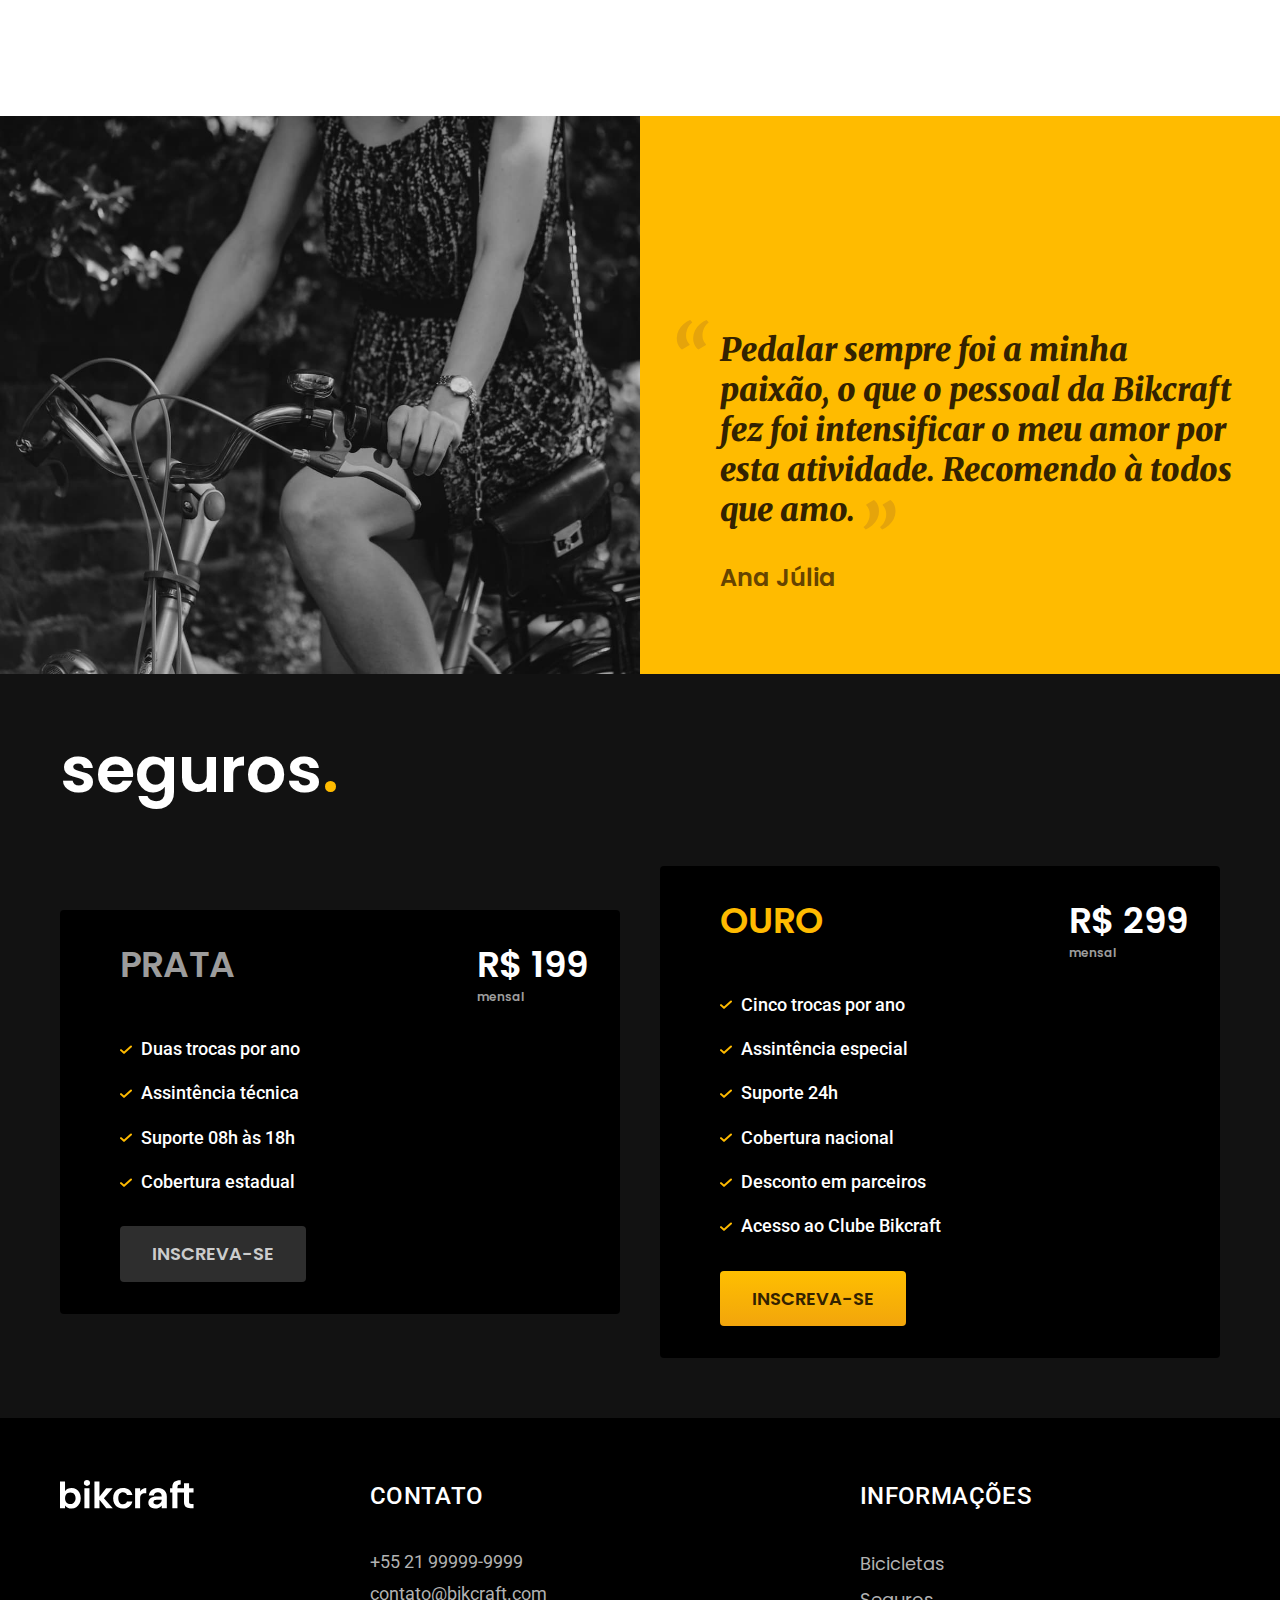
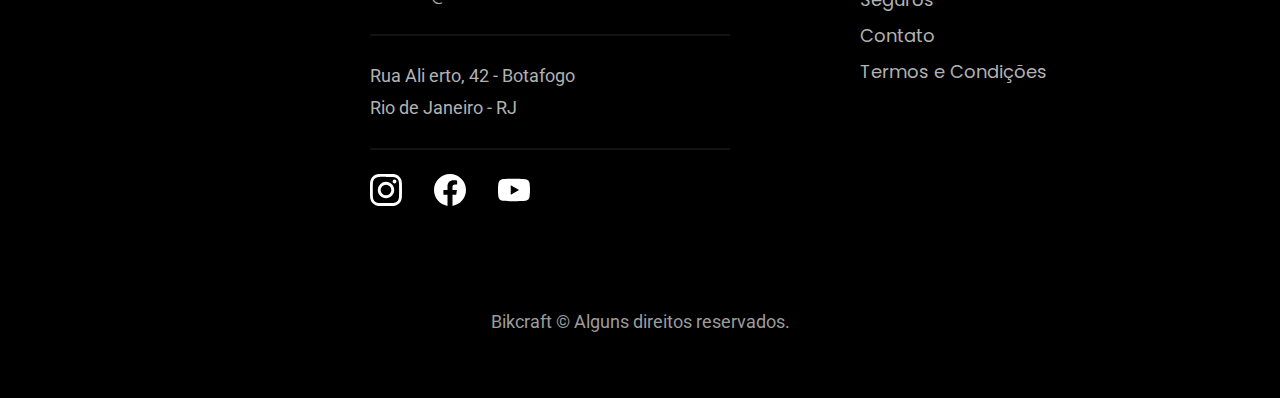
==== commit 027604e6: "Adding a preload condtion for css" ====
--- a/index.html
+++ b/index.html
@@ -5,6 +5,7 @@
     <meta charset="UTF-8">
     <meta name="viewport" content="width=device-width, initial-scale=1.0">
     <meta name="description" content="Bicicletas elétricas de alta precisão e qualidade,  feitas sob medida para o cliente. Explore o mundo na sua velocidade com a Bikcraft.">
+    <link rel="preload" href="./css/style.css" as="style">
     <link rel="stylesheet" href="./css/style.css">
     <link rel="shortcut icon" href="./favicon.svg" type="image/svg+xml">
     <link rel="preconnect" href="https://fonts.googleapis.com">
@@ -21,7 +22,7 @@
             <nav aria-label="primary navigation">
                 <ul class="header-menu font-1-l">
                     <li><a href="./bicicletas.html">Bicicletas</a></li>
-                    <li><a href="./seguro.html">Seguros</a></li>
+                    <li><a href="./seguros.html">Seguros</a></li>
                     <li><a href="./contato.html">Contato</a></li>
                 </ul>
             </nav>
@@ -35,9 +36,10 @@
                 <p class="introduction-description font-2-l">Bicicletas elétricas de alta precisão e qualidade, feitas sob medida para o cliente. Explore o mundo na sua velocidade com a Bikcraft.</p>
                 <a class="btn introduction-btn" href="./bicicletas.html">Selecione a sua</a>
             </div>
-            <div>
+            <picture>
+                <source media="(max-width:800px)" srcset="./img/bicicletas/nimbus.jpg">
                 <img class="introduction-img" src="./img/fotos-gerais/introducao.jpg" alt="Bicicle foto">
-            </div>
+            </picture>
         </div>
     </main>
     <!-- List of bikes -->
@@ -187,7 +189,7 @@
                 <nav>
                     <ul class="font-1-m">
                         <li><a href="./bicicletas.html">Bicicletas</a></li>
-                        <li><a href="./seguro.html">Seguros</a></li>
+                        <li><a href="./seguros.html">Seguros</a></li>
                         <li><a href="./contato.html">Contato</a></li>
                         <li><a href="./termos.html">Termos e Condições</a></li>
                     </ul>
--- a/css/style.css
+++ b/css/style.css
@@ -4,6 +4,7 @@
 @import "./global/colors.css";
 @import "./global/typography.css";
 @import "./global/footer.css";
+@import "./global/form.css";
 
 /* Home */
 @import "./home/list.css";
@@ -14,6 +15,22 @@
 
 /* Insurance */
 @import "./insurance/insurance.css";
+@import "./insurance/advantages.css";
+@import "./insurance/faq.css";
 
 /* Terms and Conditions */
 @import "./Terms-Conditions/terms.css";
+
+/* Bicycles */
+@import "./Bicycles/bicycles.css";
+
+/* Bicycle */
+@import "./bicycle/bicycle.css";
+@import "./bicycle/bicycle-insurance.css";
+
+/* Contact */
+@import "./contact/contact.css";
+@import "./contact/stores.css";
+
+/* Budget */
+@import "./budget/budget.css";
--- a/css/style.css
+++ b/css/style.css
@@ -4,6 +4,7 @@
 @import "./global/colors.css";
 @import "./global/typography.css";
 @import "./global/footer.css";
+@import "./global/form.css";
 
 /* Home */
 @import "./home/list.css";
@@ -14,6 +15,22 @@
 
 /* Insurance */
 @import "./insurance/insurance.css";
+@import "./insurance/advantages.css";
+@import "./insurance/faq.css";
 
 /* Terms and Conditions */
 @import "./Terms-Conditions/terms.css";
+
+/* Bicycles */
+@import "./Bicycles/bicycles.css";
+
+/* Bicycle */
+@import "./bicycle/bicycle.css";
+@import "./bicycle/bicycle-insurance.css";
+
+/* Contact */
+@import "./contact/contact.css";
+@import "./contact/stores.css";
+
+/* Budget */
+@import "./budget/budget.css";
